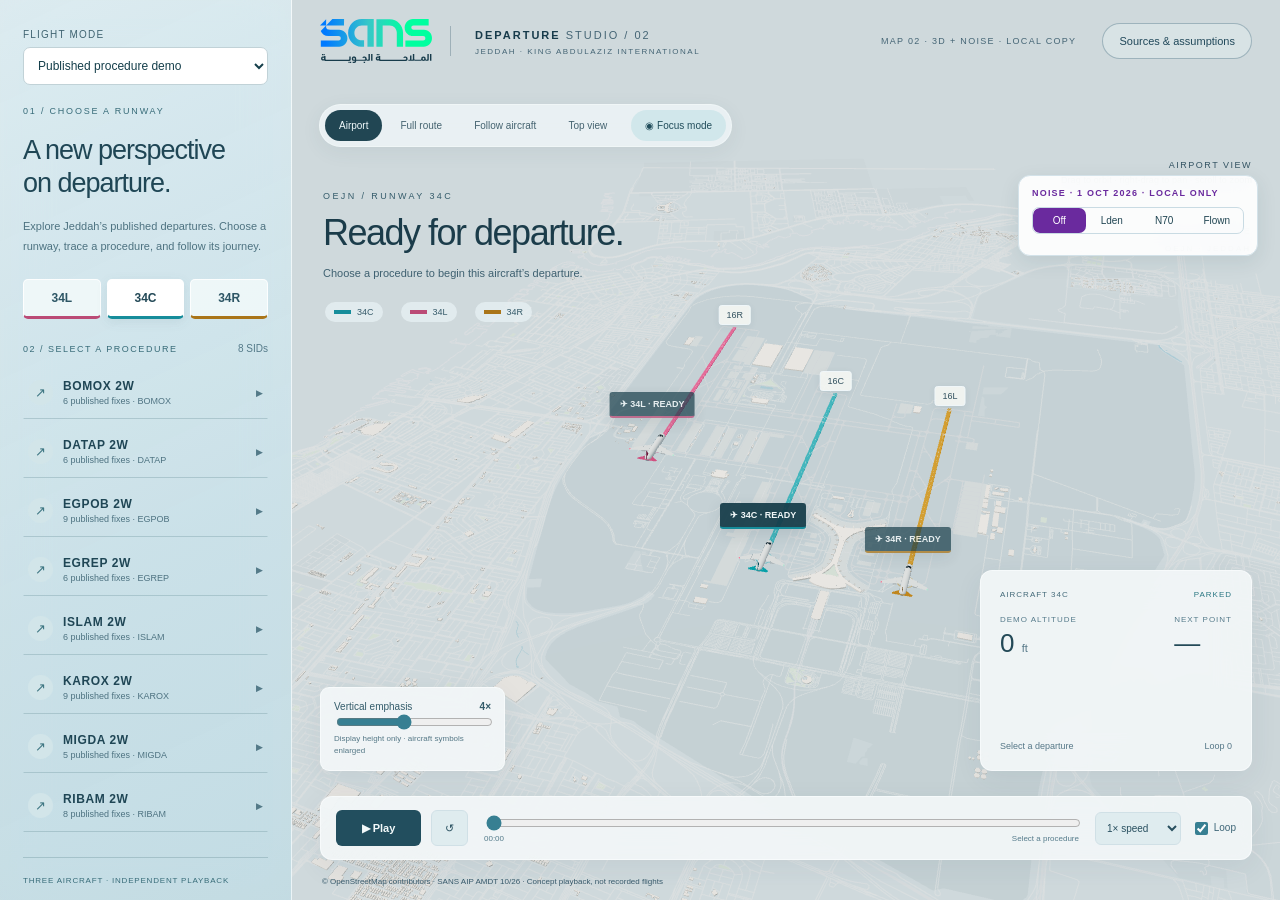
==== map3d/OEJN_Map3D_Noise.html @ 23cceaf7 "Local 3D noise map: copy of team Map 2 with a departure-noise ground layer Team repository only read" ====
<!doctype html><html lang="en"><head><meta charset="utf-8"><meta name="viewport" content="width=device-width,initial-scale=1"><title>OEJN — Departure Studio + Noise (local)</title><style>:root{color-scheme:dark;--bg:#08141d;--panel:#101f2a;--border:#253a47;--muted:#859ca9;--ink:#e9f0f3;--accent:#50e1df}*{box-sizing:border-box}body{margin:0;background:var(--bg);color:var(--ink);font:14px 'Segoe UI',Arial,sans-serif;overflow:hidden}button,input,select{font:inherit}button,select{border:1px solid var(--border);background:#142632;color:#bdced8;border-radius:7px;padding:9px 13px;cursor:pointer}button:hover{background:#223e4d;color:white}button:focus-visible,input:focus-visible,select:focus-visible{outline:2px solid var(--accent);outline-offset:3px}header{height:76px;display:flex;align-items:center;justify-content:space-between;padding:0 27px;border-bottom:1px solid var(--border);background:#0c1a24}.brand{display:flex;gap:13px;align-items:center}.brand-icon{font-size:28px;border:1px solid #355361;border-radius:50%;width:39px;height:39px;text-align:center;color:var(--accent)}.brand b{font-size:12px;letter-spacing:2px}.brand b span{font-weight:400;color:#8fa9b5}.brand small{display:block;font-size:9px;letter-spacing:1.7px;color:#708d9c;margin-top:5px}.header-right{display:flex;align-items:center;gap:24px}.header-right button{font-size:11px;background:transparent}.pill{font-size:10px;letter-spacing:1.3px;color:#7da4b4}main{height:calc(100vh - 76px);display:grid;grid-template-columns:302px 1fr}.sidebar{border-right:1px solid var(--border);padding:26px 22px 10px;background:#0d1c27;overflow-y:auto;scrollbar-width:thin;scrollbar-color:#284552 transparent}.section-head small,.procedure-heading small{font-size:9px;letter-spacing:1.5px;color:#7f9dab}.section-head h1{font-size:27px;line-height:1.18;letter-spacing:-.7px;font-weight:550;margin:15px 0}.section-head p{font-size:11px;line-height:1.7;color:#8fa7b4;margin:0 0 23px}.runways{display:flex;gap:6px;margin-bottom:24px}.runway-tab{flex:1;padding:11px 4px;font-weight:650;font-size:12px;border-bottom:3px solid var(--runway)}.runway-tab.active{background:#253a46;color:var(--runway)}.procedure-heading{display:flex;justify-content:space-between;align-items:center;margin-bottom:12px}.procedure-heading span{font-size:10px;color:#667f8e}.procedures{display:flex;flex-direction:column;gap:6px}.procedure{display:flex;align-items:center;text-align:left;gap:10px;width:100%;background:#11232f;border-color:#203745;padding:10px 12px}.procedure:hover,.procedure.active{border-color:var(--accent);background:#183542}.procedure .arrow{color:var(--accent);font-size:16px}.procedure .copy{flex:1}.procedure b{display:block;font-size:12px;letter-spacing:.7px}.procedure small{font-size:9px;color:#7797a8;display:block;margin-top:3px}.procedure .tag{font-size:9px;color:#a5c0cc}.procedure .warning-dot{color:#efbd64}.fleet{margin-top:25px;border-top:1px solid var(--border);padding-top:18px}.fleet .procedure-heading small{font-size:8px;letter-spacing:.8px}.fleet-row{display:flex;gap:8px;align-items:center;font-size:10px;padding:7px 0}.fleet-row i{width:6px;height:6px;background:var(--runway);border-radius:50%}.fleet-row span{color:#7995a3;margin-left:auto;max-width:155px;text-align:right}.text-button{font-size:10px;border:0;background:none;padding:10px 0;color:#a2bdca}.sidebar-note{font-size:9px;color:#667f8d;border-top:1px solid var(--border);padding:12px 0;margin-top:5px;display:flex;align-items:center;gap:7px}.dot{background:#54c4b3;width:5px;height:5px;border-radius:50%}#viewport{position:relative;overflow:hidden;background:#08141d}#canvas-host,#labels{position:absolute;inset:0}#canvas-host canvas{display:block;width:100%;height:100%;touch-action:none}#labels{pointer-events:none;overflow:hidden}.world-label{position:absolute;transform:translate(-50%,-100%);white-space:nowrap;color:#d6e7ed;font-size:10px;text-shadow:0 2px 5px #000;background:#091823c9;border:1px solid #345160;padding:4px 7px;border-radius:4px}.world-label.aircraft{font-size:10px;font-weight:650;border-color:var(--label-color);color:var(--label-color);padding:6px 9px}.world-label.fix{font-size:9px;color:#adc4cf;background:#0b1c28be;border:0}.view-controls{position:absolute;top:19px;left:22px;display:flex;gap:5px}.view-controls button{font-size:10px;background:#0e2431df;border-radius:5px;padding:9px 12px}.view-controls button.active{color:var(--accent);border-color:#3c7c84}.view-guide{position:absolute;top:22px;right:23px;text-align:right;font-size:9px;letter-spacing:1px;color:#89a3b0}.view-guide small{display:block;font-size:8px;color:#557484;letter-spacing:.1px;margin-top:5px}.scene-title{position:absolute;left:24px;top:86px;pointer-events:none}.scene-title small{font-size:9px;color:var(--accent);letter-spacing:1.8px}.scene-title h2{font-size:31px;font-weight:500;letter-spacing:-.8px;margin:9px 0}.scene-title p{font-size:11px;line-height:1.65;max-width:430px;color:#89a5b4;margin:0}.legend{position:absolute;top:183px;left:25px;display:flex;gap:18px;font-size:9px;color:#a6bbc5;pointer-events:none}.legend i{display:inline-block;width:17px;height:2px;margin:0 6px 3px 0}.altitude-control{position:absolute;bottom:118px;left:24px;width:185px;background:#0c1e29dc;border:1px solid #243d4b;border-radius:7px;padding:13px}.altitude-control label{font-size:10px;display:flex;justify-content:space-between;color:#a3bcc8}.altitude-control small{font-size:8px;line-height:1.5;color:#637e8e;display:block}input[type=range]{width:100%;accent-color:var(--accent);height:16px;cursor:pointer}.flight-card{position:absolute;bottom:118px;right:22px;width:300px;background:#0d2130eb;border:1px solid #2b4658;border-radius:9px;padding:17px;backdrop-filter:blur(12px)}.card-heading{display:flex;justify-content:space-between;font-size:9px;letter-spacing:1px;color:#93aebe}.card-heading b{font-size:8px;color:var(--accent);font-weight:500}.card-metrics{display:flex;justify-content:space-between;margin:20px 0 12px}.card-metrics small{font-size:8px;color:#628497;letter-spacing:1px;display:block}.card-metrics strong{font-size:23px;font-weight:500;display:block;margin-top:4px}.card-metrics em{font-size:11px;font-style:normal;color:#7896a6}#profile{width:100%;height:65px;display:block}.card-foot{display:flex;justify-content:space-between;font-size:9px;color:#6c8e9f;margin-top:9px}.transport{position:absolute;bottom:36px;left:22px;right:22px;background:#0d2030ee;border:1px solid #2b4556;padding:13px 17px;border-radius:10px;display:flex;align-items:center;gap:10px;backdrop-filter:blur(12px)}.transport button{height:36px;font-size:11px}.transport .primary{background:var(--accent);color:#09222b;border:0;font-weight:650;width:85px}.timeline{flex:1;min-width:60px;padding:0 6px}.timeline div{display:flex;justify-content:space-between;font-size:8px;color:#7091a3}.transport select{font-size:10px;padding:9px 7px}.loop-toggle{white-space:nowrap;font-size:10px;color:#91adbd}.loop-toggle input{accent-color:var(--accent);vertical-align:middle}.attribution{position:absolute;bottom:12px;left:24px;font-size:8px;color:#587384}#loading{position:absolute;inset:0;background:#08141df5;z-index:10;display:flex;align-items:center;justify-content:center;font-size:18px;color:#9cc6d4}#loading.error{padding:40px;line-height:1.7;color:#f8b69d}#tooltip{position:absolute;display:none;background:#183241;border:1px solid #547386;padding:13px;border-radius:6px;max-width:300px;z-index:12;pointer-events:none;font-size:11px;line-height:1.6}#tooltip b{display:block;font-size:15px;color:#dceef4}dialog{color:#c2d4df;background:#102430;border:1px solid #375464;border-radius:12px;padding:35px;max-width:650px;max-height:85vh;overflow:auto}dialog::backdrop{background:#020910b8;backdrop-filter:blur(4px)}dialog small{letter-spacing:2px;color:var(--accent);font-size:10px}dialog h2{font-size:27px;font-weight:500}dialog h3{font-size:14px;color:#e2eef3}dialog p{font-size:12px;line-height:1.75;color:#90aebd}dialog a{color:#7bd3df;font-size:11px;display:inline-block;padding:6px 12px 6px 0}.close{float:right;border:0;background:none;font-size:23px}.muted{color:#5c7d8d}@media(max-height:800px){.section-head h1{font-size:23px;margin:10px 0}.section-head p{margin-bottom:14px}.sidebar{padding-top:18px}.runways{margin-bottom:17px}.procedure{padding:7px 10px}.fleet{margin-top:16px}.flight-card{bottom:115px}.scene-title h2{font-size:27px}}@media(max-width:1050px){main{grid-template-columns:250px 1fr}.sidebar{padding:20px 15px}.view-guide small{display:none}.view-guide{top:65px}.flight-card{width:245px}.altitude-control{width:150px}.legend{top:190px}.transport{gap:5px;padding:10px}.header-right .pill{display:none}}@media(max-width:760px){body{overflow:auto}header{padding:0 12px}main{grid-template-columns:190px 1fr;min-width:740px;height:850px}.brand b{font-size:10px}.header-right button{font-size:9px}.sidebar{padding:15px 10px}.section-head h1{font-size:20px}.scene-title p{max-width:270px}.altitude-control{bottom:330px}.view-controls{left:12px;gap:3px}.view-controls button{padding:8px;font-size:9px}}
@media(max-width:760px){body{overflow:hidden}main{min-width:0;grid-template-columns:180px minmax(0,1fr);height:calc(100dvh - 76px)}.scene-title{left:15px}.legend{left:15px;top:205px}.view-controls{flex-wrap:wrap;right:10px}.flight-card{right:12px}.transport{left:12px;right:12px;flex-wrap:wrap}.timeline{min-width:95px}.attribution{left:12px;right:12px}.altitude-control{left:12px}}
@media(max-width:600px){main{grid-template-columns:minmax(0,1fr);grid-template-rows:280px minmax(0,1fr)}.sidebar{border-right:0;border-bottom:1px solid var(--border)}.section-head h1{font-size:20px;margin:5px 0}.section-head p{margin-bottom:8px}.runways{margin-bottom:10px}.procedures{display:grid;grid-template-columns:1fr 1fr}.brand-icon,.brand small{display:none}.brand b{font-size:9px}.header-right button{padding:8px}.scene-title h2{font-size:23px}.scene-title p{font-size:10px;max-width:260px}.view-guide{top:62px}.altitude-control{bottom:345px}.flight-card{bottom:145px}.transport{bottom:30px}.attribution{font-size:6px}.legend{top:200px}}
/* MAP 02 — powder blue atlas. Reference background sample: #ADC8D7. */
:root{--bg:#0d2028;--panel:#112b34;--border:#29434d;--muted:#91a9b0;--ink:#ecf2f2;--accent:#50e1df}
header{height:84px;background:#102830;padding:0 30px;border-bottom-color:#30464e}.sans-logo{width:112px;height:48px;object-fit:contain;margin-right:18px}.brand{gap:0}.brand>div{border-left:1px solid #40545a;padding-left:24px}.brand b{font-size:11px;letter-spacing:2px}.brand small{font-size:8px;color:#91aab3;letter-spacing:1.5px}.brand b span{color:#91aab3}.header-right{gap:26px}.header-right button{border-radius:30px;padding:11px 16px;color:#c4d4da}.pill{color:#a6c0c9;font-size:9px}
main{height:calc(100dvh - 84px);grid-template-columns:292px minmax(0,1fr)}.sidebar{background:linear-gradient(155deg,#142f38,#0d232c);padding:29px 23px 14px}.section-head small{color:#80bfc7;letter-spacing:1.8px}.section-head h1{font-size:27px;font-weight:400;line-height:1.22;letter-spacing:-1px;margin:17px 0}.section-head p{font-size:11px;color:#9eb4bc;line-height:1.8}.runway-tab{background:#17333e;border-color:#304b55;border-bottom-color:var(--runway);border-radius:5px}.runway-tab.active{background:#294650}.procedure{background:transparent;border-color:transparent;border-bottom-color:#2b434d;border-radius:0;padding:12px 4px}.procedure:hover,.procedure.active{background:#213e47;border-color:transparent;border-bottom-color:var(--accent);border-radius:4px}.procedure .arrow{width:25px;height:25px;background:#2b4a54;display:grid;place-items:center;border-radius:50%;font-size:13px}.procedure b{font-weight:550;letter-spacing:.6px}.procedure small{color:#95abb5}.procedure .tag{color:#93b2bf}.fleet{margin-top:25px}.fleet-row span{color:#99b2bd}.sidebar-note{color:#93aeb9}.procedure-heading small{color:#a2bbc4}.procedure-heading span{color:#99b4bf}
#viewport{background:#adc8d7;color:#183947}.view-controls{top:23px;left:27px;gap:4px;padding:5px;background:#edf4f6dd;border:1px solid #f4f8fa9c;border-radius:40px;backdrop-filter:blur(18px);box-shadow:0 5px 20px #34566512}.view-controls button{border:0;background:transparent;color:#456370;border-radius:25px;padding:10px 14px;font-size:10px;white-space:nowrap}.view-controls button.active{color:#f0f9fb;background:#214653}.view-controls #focus{color:#214d5b;background:#d1e7eb;margin-left:6px}.view-controls button:hover{background:#c7dde5}.view-guide{top:91px;right:28px;color:#345463;letter-spacing:1.5px}.view-guide small{color:#4a6b7b;font-size:9px}.scene-title{left:31px;top:104px}.scene-title small{color:#355c6b;font-size:9px;letter-spacing:2.4px}.scene-title h2{font-size:36px;color:#1b3c4a;letter-spacing:-1.5px;font-weight:400;margin:10px 0}.scene-title p{color:#3e6070;font-size:11px;max-width:360px}.legend{top:213px;left:33px;color:#375b6a}.legend span{background:#e9f2f5b3;padding:5px 9px;border-radius:20px}.legend i{height:4px;border:1px solid #48657155;margin-bottom:1px}.world-label{text-shadow:none;color:#32515f;background:#f6f8f4df;border:1px solid #eff6f9;box-shadow:0 2px 7px #36576815;font-size:9px;border-radius:3px}.world-label.fix{color:#325361;background:#edf4f6d6}.world-label.aircraft{background:#163c49ee;color:#f1f7f8;font-size:9px;border-width:0 0 2px;padding:7px 10px;box-shadow:0 5px 15px #24435120}
.altitude-control,.flight-card,.transport{background:#f2f7f8eb;border:1px solid #f9fcfdc9;box-shadow:0 8px 28px #284b5e12;backdrop-filter:blur(16px);color:#234754}.altitude-control{border-radius:9px;bottom:129px;left:28px}.altitude-control label{color:#335b6a}.altitude-control small{color:#567887}.flight-card{right:28px;bottom:129px;width:272px;border-radius:12px;padding:19px}.card-heading{color:#446a79;font-size:8px}.card-heading b{color:#2b7783}.card-metrics{margin:16px 0 8px}.card-metrics small{color:#567b8b}.card-metrics strong{color:#234957;font-size:26px;font-weight:400}.card-metrics em,.card-foot{color:#557787}.transport{left:28px;right:28px;bottom:40px;border-radius:12px;padding:13px 15px}.transport button,.transport select{background:#dfecef;color:#284f5f;border-color:#d0e0e6;border-radius:6px}.transport .primary{background:#224e5e;color:#f3f9fa}.timeline div{color:#557b8b}.loop-toggle{color:#3d6576}#viewport input{accent-color:#377f92}.attribution{bottom:14px;left:30px;color:#37596a;font-size:8px}.map-coordinate{position:absolute;right:29px;top:153px;font-size:9px;color:#456777;letter-spacing:1.2px;text-align:right;pointer-events:none}.map-coordinate span{display:block;margin-top:8px;font-size:8px;letter-spacing:2px}#loading{background:#adc8d7;color:#214857}#tooltip{background:#f2f7f9;color:#325e70;border-color:#fff;box-shadow:0 12px 30px #304e6625}#tooltip b{color:#1c4152}
.focus-tools,.focus-caption{display:none}.focus-mode main{grid-template-columns:minmax(0,1fr)}.focus-mode .sidebar{display:none}.focus-mode header{height:76px}.focus-mode main{height:calc(100dvh - 76px)}.focus-mode .scene-title,.focus-mode .legend,.focus-mode .view-guide,.focus-mode .view-controls,.focus-mode .altitude-control,.focus-mode .map-coordinate{display:none}.focus-mode .focus-tools{display:flex;position:absolute;top:28px;right:32px;align-items:center;gap:10px;z-index:3}.focus-tools label{font-size:9px;letter-spacing:1.4px;color:#365b6d}.focus-tools button,.focus-tools select{background:#eff6f7dd;color:#2f5667;border:1px solid #f5fafb;border-radius:30px;font-size:10px;padding:10px 14px}.focus-tools select{margin-left:5px}.focus-tools kbd{margin-left:7px;color:#6b8795;font-size:9px}.focus-mode .focus-caption{display:block;position:absolute;top:50px;left:52px;max-width:min(620px,55%);pointer-events:none}.focus-caption small{font-size:10px;color:#355d6e;letter-spacing:2.5px}.focus-caption h2{font-size:clamp(32px,4vw,64px);line-height:1.04;letter-spacing:-2.8px;font-weight:450;color:#1b4051;margin:17px 0;text-wrap:balance;overflow-wrap:anywhere}.focus-caption p{font-size:15px;line-height:1.65;color:#355d70;max-width:430px;text-wrap:pretty;white-space:pre-line}.focus-caption>span{display:block;font-size:9px;letter-spacing:1.5px;color:#3b6577;margin-top:23px}.focus-mode .flight-card{width:240px;bottom:141px;right:32px}.focus-mode .transport{left:32px;right:32px;bottom:44px}.focus-mode .attribution{left:34px}.caption-field{display:block;color:#c8dce2;font-size:12px;margin:20px 0}.caption-field input,.caption-field textarea{display:block;width:100%;background:#183743;color:#f0f7f8;border:1px solid #405d69;padding:12px;margin-top:9px;border-radius:6px;font:inherit;resize:vertical}#save-caption{background:#89d1d4;color:#12333e;margin-right:10px}#reset-caption{background:transparent;font-size:11px}dialog{background:#102e39}button{transition:background .18s,border-color .18s}
@media(min-width:1500px){main{grid-template-columns:315px minmax(0,1fr)}.sidebar{padding:34px 27px}.procedure{padding:14px 4px}.section-head h1{font-size:30px}.scene-title{top:114px}.scene-title h2{font-size:42px}.legend{top:229px}}
@media(max-height:850px){.sidebar{padding-top:20px}.section-head h1{font-size:24px;margin:12px 0}.section-head p{margin-bottom:18px}.procedure{padding:8px 4px}.fleet{margin-top:18px}.flight-card{bottom:123px}.focus-mode .flight-card #profile{height:34px}}
@media(max-width:1150px){main{grid-template-columns:248px minmax(0,1fr)}.sidebar{padding:22px 16px}.view-controls{left:20px}.view-controls button{padding:9px 10px}.view-guide{top:88px}.scene-title{top:114px;left:24px}.scene-title h2{font-size:31px}.map-coordinate{display:none}.legend{top:219px;left:25px}.flight-card{width:230px}.altitude-control{width:155px}.focus-mode .focus-caption{left:32px;top:80px}.focus-mode .focus-tools{top:24px}}
@media(max-width:760px){header{height:72px;padding:0 15px}.sans-logo{width:80px;height:42px;margin-right:12px}.brand>div{padding-left:12px}.brand b{font-size:9px;letter-spacing:1px}.brand small{display:none}main{height:calc(100dvh - 72px);grid-template-columns:195px minmax(0,1fr)}.sidebar{padding:16px 12px}.section-head h1{font-size:22px}.view-controls{left:12px;right:12px;top:14px;flex-wrap:wrap;border-radius:12px}.view-controls button{font-size:9px;padding:8px 10px}.scene-title{top:134px;left:16px}.scene-title p{max-width:250px}.legend{display:none}.view-guide{display:none}.flight-card{width:190px;right:12px;bottom:145px}.altitude-control{display:none}.transport{left:12px;right:12px;bottom:38px}.attribution{left:13px;font-size:7px}.focus-mode .focus-caption{max-width:80%;top:90px;left:24px}.focus-caption h2{font-size:40px;letter-spacing:-1.7px}.focus-caption p{font-size:12px}.focus-mode .focus-tools{right:16px;left:16px;justify-content:flex-end;gap:5px}.focus-tools button,.focus-tools select{padding:9px;font-size:9px}.focus-tools label{font-size:8px}.focus-mode .flight-card{display:none}.focus-mode .transport{left:16px;right:16px}.focus-mode .attribution{left:18px}.focus-caption>span{font-size:8px;max-width:260px;line-height:1.7}}
@media(max-width:600px){main{grid-template-columns:1fr;grid-template-rows:240px minmax(0,1fr)}.sidebar{border-bottom:1px solid #405967}.section-head h1{font-size:20px;margin:6px 0}.section-head p{display:none}.section-head small{font-size:8px}.runways{margin:10px 0}.procedures{gap:0 10px}.procedure{padding:8px 4px}.fleet,.sidebar-note{display:none}.scene-title{top:111px}.scene-title h2{font-size:26px}.scene-title p{max-width:230px;font-size:10px}.flight-card{display:none}.focus-mode main{grid-template-rows:minmax(0,1fr)}.focus-caption h2{font-size:38px}.focus-caption small{font-size:8px}.header-right button{font-size:8px;padding:8px 10px}}
@media(prefers-reduced-motion:reduce){button{transition:none}}

/* Light frame: retain all header information and let the map color carry it. */
body{background:#adc8d7}
header{background:#adc8d7;color:#203e4d;border:0;box-shadow:none}
.brand>div{border-left:1px solid #55748366}
.brand b{color:#173b4b}
.brand b span,.brand small,.pill{color:#456575}
.header-right button{color:#20485a;border-color:#63849480;background:#e8f3f45e}
.header-right button:hover{color:#173e4d;background:#f5faf8a8}
main{background:#adc8d7}
.sidebar{color:#244757;background:linear-gradient(155deg,#eff8f8b8,#dbeceeaf 60%,#cfe4e7ae);border-right:1px solid #ffffffa6;box-shadow:12px 0 30px #52768712;backdrop-filter:blur(24px) saturate(125%);scrollbar-color:#7fa6ad transparent}
.section-head small,.procedure-heading small{color:#386c79}
.section-head h1,.procedure b,.fleet-row b{color:#1f4655}
.section-head p,.procedure small,.fleet-row span,.sidebar-note,.text-button{color:#4d7280}
.procedure-heading span,.procedure .tag{color:#547a88}
.runway-tab{background:#f5fbfbc9;color:#2d5665;border-color:#ffffffdc;border-bottom-color:var(--runway)}
.runway-tab.active{background:#ffffff;color:#234957;box-shadow:0 3px 12px #355c6e18}
.procedure{border-bottom-color:#86a7af77}
.procedure:hover,.procedure.active{background:#ffffffa8;border-bottom-color:var(--accent)}
.procedure .arrow{background:#d2e5e9;color:#3c7581}
.fleet,.sidebar-note{border-top-color:#87a9b188}
.dot{background:#268c87}
.fleet-row i{box-shadow:0 0 0 2px #ffffff9c}
.legend i{height:4px;border:0;opacity:1}
.world-label.aircraft{border-bottom-color:var(--label-color)}
@media(max-width:600px){.sidebar{border-bottom:1px solid #ffffffbb}}

/* Keep the full map behind the masthead; the logo and references sit on the scene. */
main{height:100dvh}
#viewport>header{position:absolute;z-index:4;top:0;left:0;right:0;height:82px;padding:0 28px;background:transparent;border:0;box-shadow:none;pointer-events:none}
#viewport>header .brand,#viewport>header .header-right{pointer-events:auto}
#viewport>header .sans-logo{width:112px;height:52px}
#viewport .view-controls{top:104px}
#viewport .view-guide{top:160px}
#viewport .scene-title{top:186px}
#viewport .legend{top:302px}
#viewport .map-coordinate{top:226px}
.focus-mode main{height:100dvh}
.focus-mode #viewport>header{height:76px}
.focus-mode #viewport .focus-tools{top:102px}
.focus-mode #viewport .focus-caption{top:166px}
@media(max-width:1150px){#viewport .view-controls{top:100px}#viewport .scene-title{top:181px}#viewport .legend{top:294px}}
@media(max-width:760px){#viewport>header{height:70px;padding:0 14px}#viewport>header .sans-logo{width:82px;height:43px}#viewport .view-controls{top:78px}#viewport .scene-title{top:171px}#viewport .view-guide{display:none}.focus-mode #viewport .focus-tools{top:86px}.focus-mode #viewport .focus-caption{top:152px}}
@media(max-width:600px){#viewport>header{height:64px}#viewport .view-controls{top:67px}#viewport .scene-title{top:159px}.focus-mode #viewport .focus-caption{top:150px}}

</style><style>.observed-mode{display:block;font-size:10px;letter-spacing:.12em;color:#416572;margin-bottom:16px}.observed-mode select{display:block;width:100%;margin-top:7px;padding:10px;background:#fff;border:1px solid #c1d2d7;border-radius:7px;color:#153f4b;font:inherit;font-size:12px;letter-spacing:0}.observed-panel{padding:0 24px 30px;color:#254957}.observed-panel[hidden],.observed-labels[hidden]{display:none}.observed-panel h2{font-size:22px;margin:0 0 9px}.observed-intro,.observed-notice{font-size:12px;line-height:1.6}.observed-notice{border-left:3px solid #168d9b;padding:8px 10px;background:#eaf3f4}.observed-notice.error{border-color:#a54440}.observed-filters{display:flex;gap:9px}.observed-filters label{font-size:11px;flex:1}.observed-panel select{background:white;border:1px solid #b5c9ce;border-radius:5px;padding:8px;width:100%;color:#204552;margin:5px 0 12px}.observed-flights{font-size:11px;line-height:1.7;min-height:150px}.observed-time{display:block;font-variant-numeric:tabular-nums;font-size:18px;margin:12px 0}.observed-panel input[type=range]{width:100%;accent-color:#168d9b}.observed-transport{display:flex;gap:5px;margin:10px 0}.observed-transport button{border:1px solid #b5c9ce;background:#f4f9fa;border-radius:5px;padding:8px;color:#254957;font-size:11px;cursor:pointer}.observed-overlay{display:flex;align-items:center;gap:8px;font-size:12px;line-height:1.4}.observed-detail{font-size:12px;line-height:1.6;border-top:1px solid #bfd1d6;margin-top:16px}.observed-detail ol{padding-left:18px}.observed-mode-active .sidebar>.runways,.observed-mode-active .sidebar>.procedure-heading,.observed-mode-active .sidebar>#procedures,.observed-mode-active .sidebar>.fleet,.observed-mode-active .sidebar>.sidebar-note{display:none}.observed-mode-active .flight-card,.observed-mode-active .transport,.observed-mode-active .scene-title,.observed-mode-active .focus-tools,.observed-mode-active .focus-caption{display:none}.observed-mode-active .sidebar{overflow-y:auto}.observed-labels{position:absolute;inset:0;pointer-events:none}.observed-aircraft-label{position:absolute;padding:4px 7px;background:#fffffff0;color:#204552;border-radius:4px;white-space:nowrap;font-size:11px;transform:translate(-50%,-100%);box-shadow:0 2px 7px #153f4b20}.observed-mode-active .attribution{max-width:50%;font-size:10px}@media(max-width:760px){.observed-panel{padding:0 15px 20px}.observed-flights{min-height:100px}.observed-mode-active .sidebar{max-height:48vh}}

.observed-mode-active .section-head>small,.observed-mode-active .section-head>h1,.observed-mode-active .section-head>p,.observed-mode-active #route-view,.observed-mode-active #follow,.observed-mode-active #focus{display:none}.observed-panel{padding:0 0 24px}.observed-panel h2{margin-top:16px}.observed-mode-active .section-head{margin-bottom:8px}.observed-panel button:disabled,.observed-panel select:disabled{opacity:.55;cursor:default}

.observed-fit{width:100%;padding:8px;background:#e7f1f3;color:#254957;border:1px solid #b5c9ce;border-radius:5px;font-size:11px;margin-bottom:5px}

.observed-filters{display:grid;grid-template-columns:minmax(0,1fr) minmax(0,1fr)}.observed-filters label:last-child{grid-column:1/-1}
</style><style>.noise-panel{position:absolute;top:175px;right:22px;width:240px;background:#ffffffe8;border:1px solid #d3e2e9;border-radius:12px;padding:12px 13px;display:grid;gap:9px;backdrop-filter:blur(12px);z-index:5;font-size:10px;color:#204552;box-shadow:0 6px 20px #153f4b18}
.noise-panel>small{letter-spacing:1.2px;color:#6a2a9e;font-size:9px;font-weight:600}
.noise-seg{display:flex;border:1px solid #c9dbe3;border-radius:7px;overflow:hidden}
.noise-seg button{flex:1;background:transparent;border:0;color:#204552;padding:7px 0;font:600 11px inherit;cursor:pointer}
.noise-seg button[aria-pressed="true"]{background:#6a2a9e;color:#fff}
.noise-seg button:focus-visible{outline:2px solid #6a2a9e;outline-offset:-2px}
.noise-legend{display:grid;gap:5px;line-height:1.35}
.noise-legend b{font-size:11px;color:#14323d}
.noise-legend span{color:#5f7c88}
.noise-sw{display:flex;height:9px;border-radius:2px;overflow:hidden}.noise-sw span{flex:1}
.noise-ticks{display:flex;justify-content:space-between}
.noise-ticks span{color:#204552}
@media (max-width:760px){.noise-panel{top:auto;bottom:420px;right:12px;width:200px}}
</style><script type="importmap">{"imports": {"three-core": "[data-uri]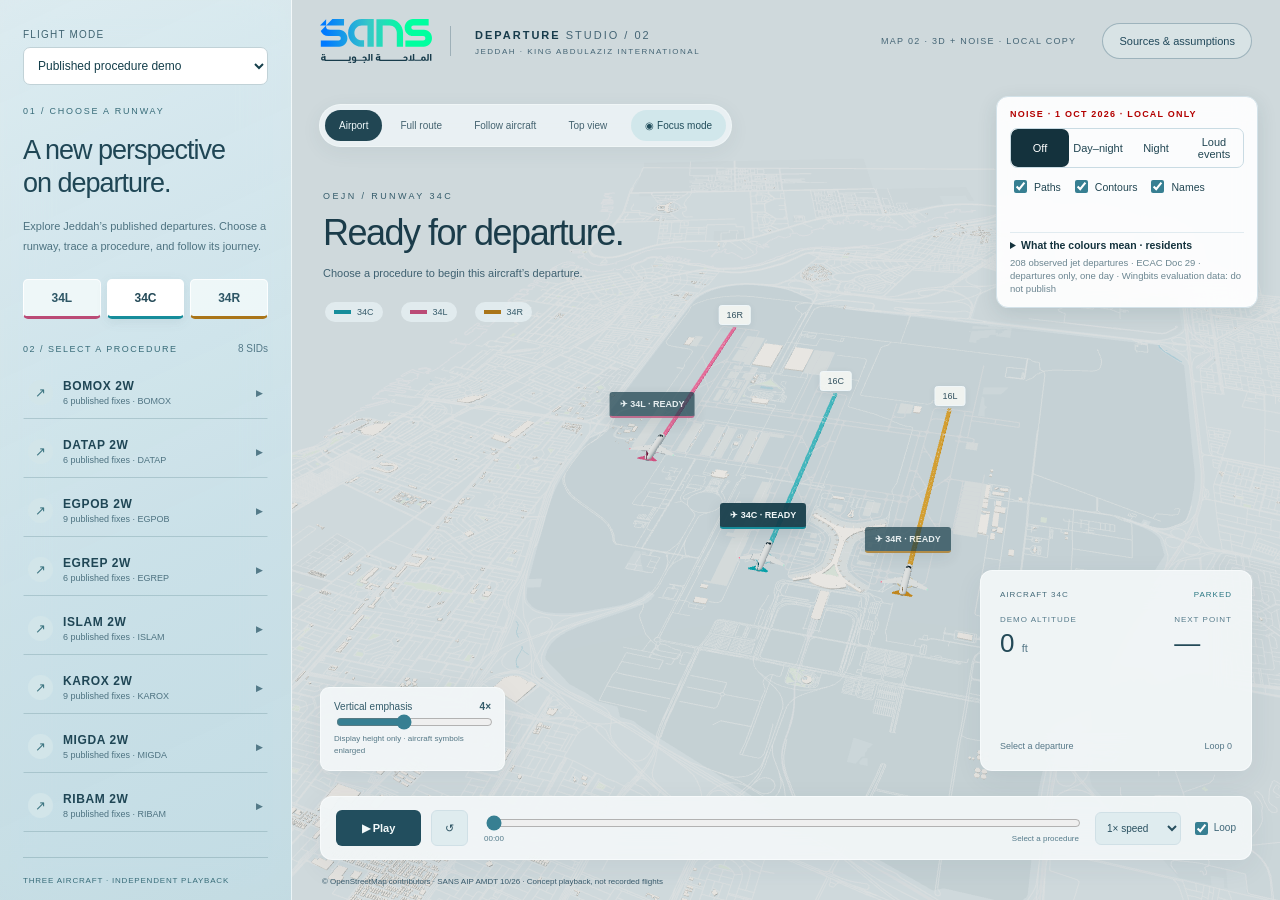
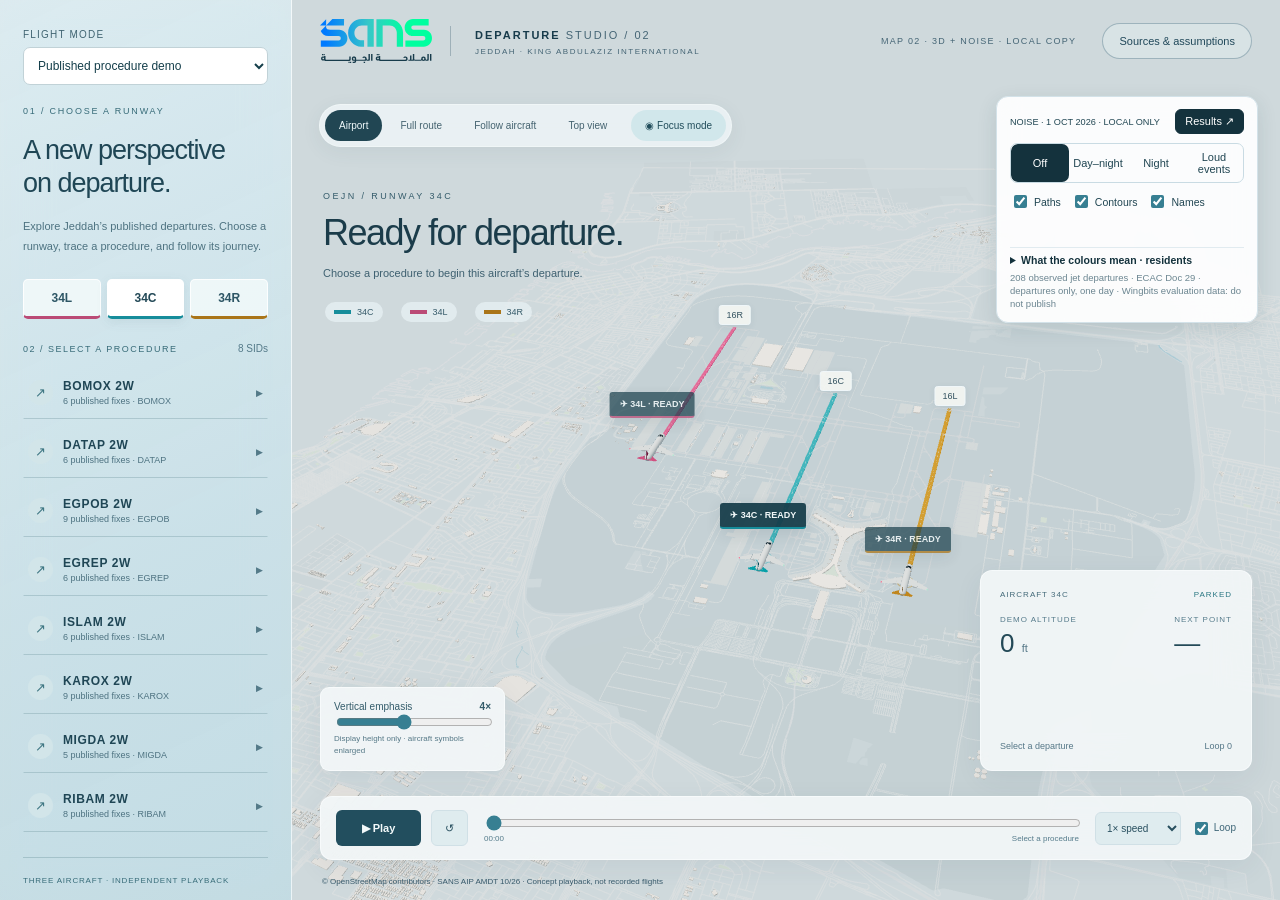
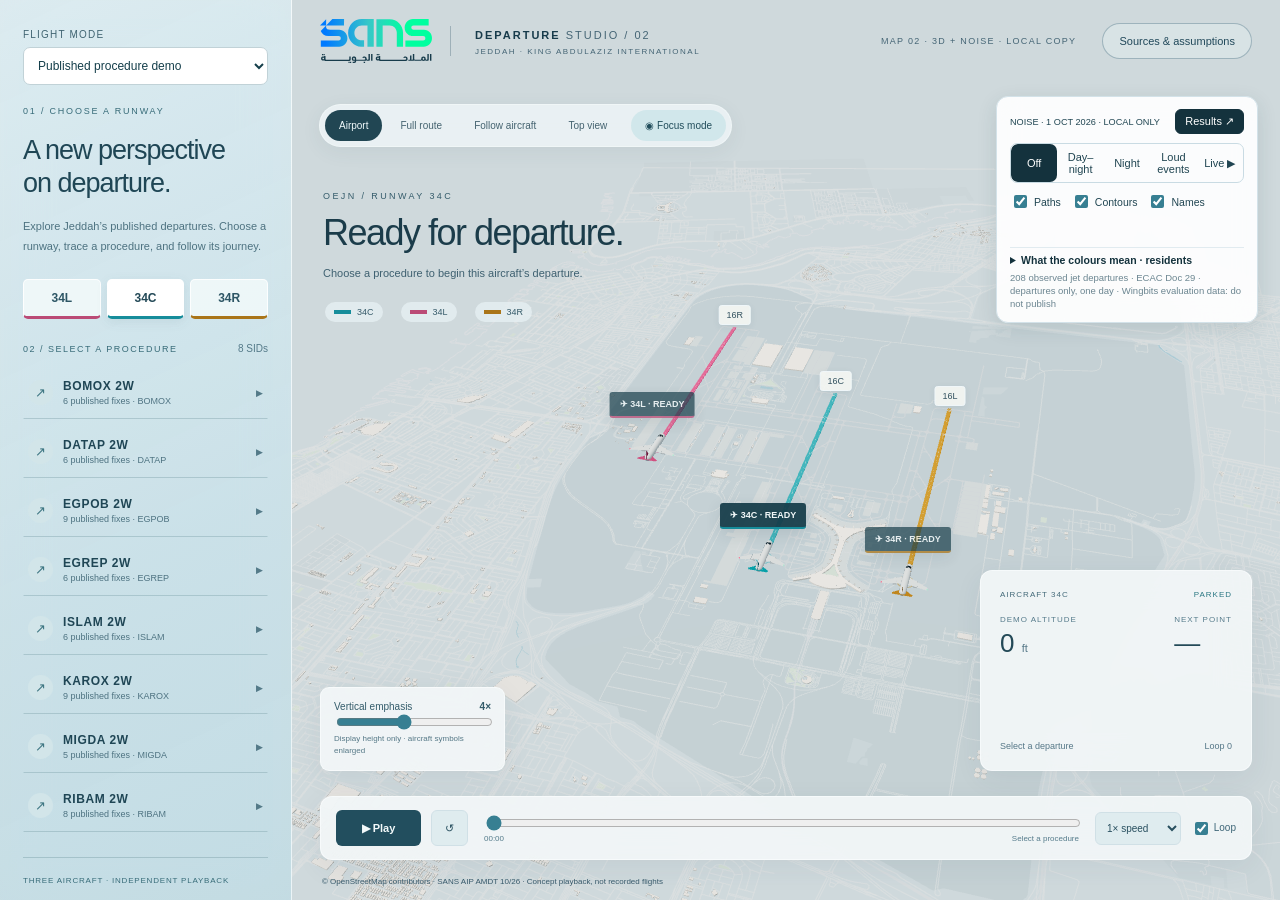
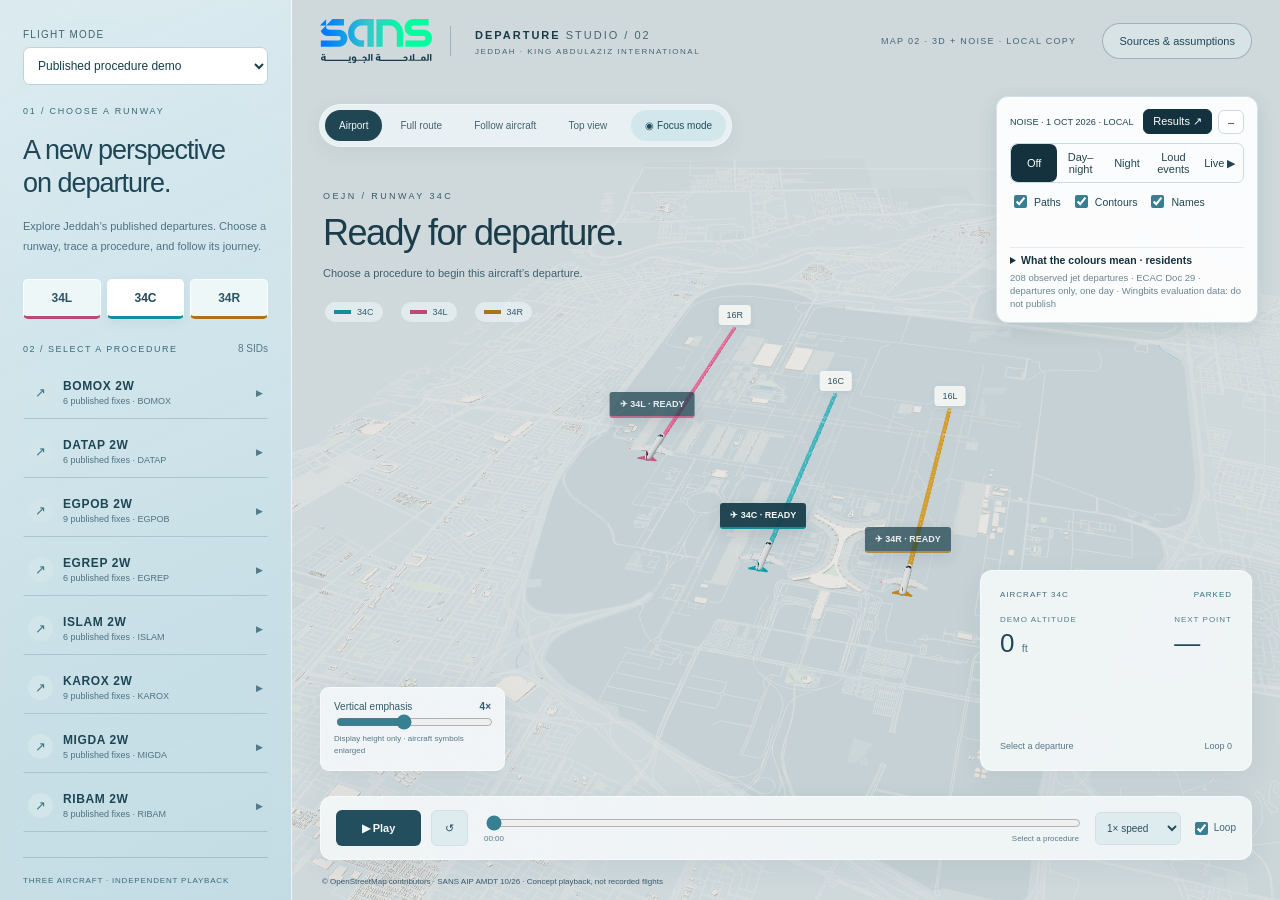
